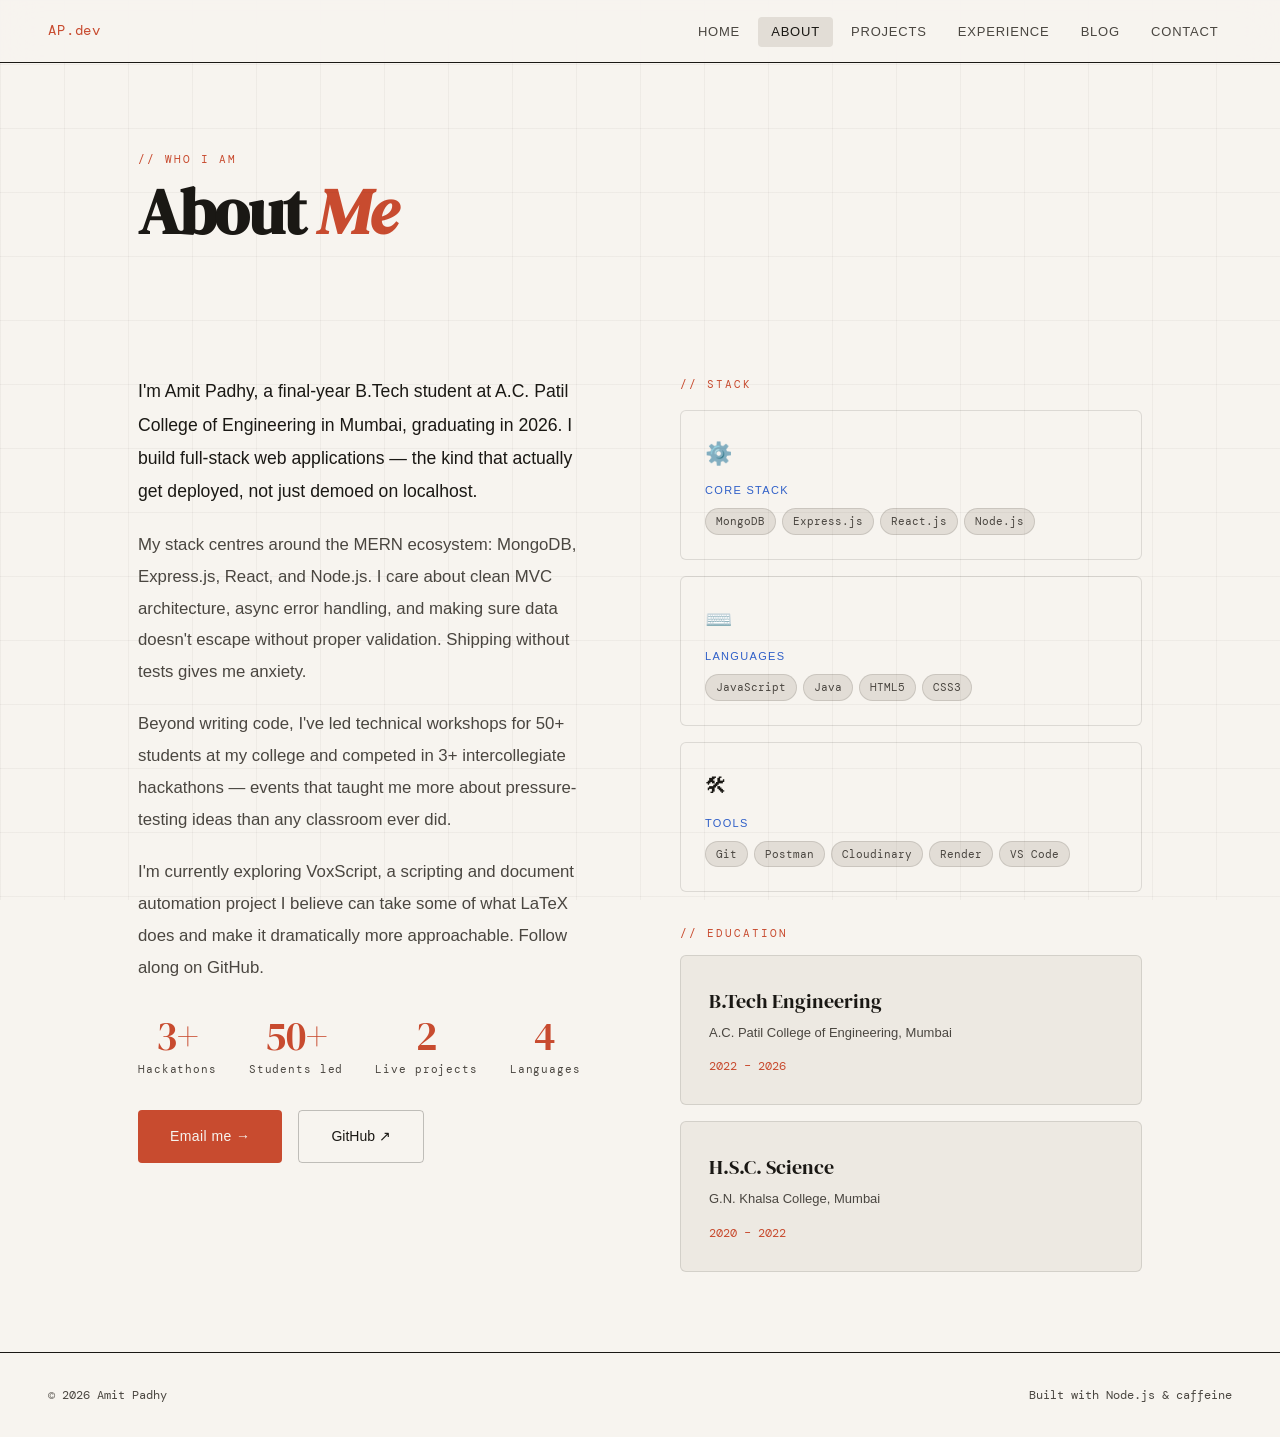
==== about/index.html @ 4fd9486f "Moved site files to root directory" ====
<!DOCTYPE html>
<html lang="en">
<head>
<meta charset="UTF-8">
<meta name="viewport" content="width=device-width, initial-scale=1.0">
<title>About — Amit Padhy</title>
<link rel="preconnect" href="https://fonts.googleapis.com">
<link rel="preconnect" href="https://fonts.gstatic.com" crossorigin>
<link href="https://fonts.googleapis.com/css2?family=DM+Serif+Display:ital@0;1&family=DM+Mono:wght@400;500&family=Outfit:wght@300;400;500;600&display=swap" rel="stylesheet">
<link rel="stylesheet" href="../css/style.css">
</head>
<body>

<!-- NAV -->
<nav>
  <a href="../index.html" class="nav-logo">AP.dev</a>
  <ul class="nav-links">
    <li><a href="../index.html">Home</a></li>
    <li><a href="../about/index.html" class="active">About</a></li>
    <li><a href="../projects/index.html">Projects</a></li>
    <li><a href="../experience/index.html">Experience</a></li>
    <li><a href="../blog/index.html">Blog</a></li>
    <li><a href="../index.html#contact">Contact</a></li>
  </ul>
  <button class="nav-toggle" aria-label="Toggle menu">
    <span></span><span></span><span></span>
  </button>
</nav>

<div class="page">
<div class="hero-grid-bg"></div>

<!-- PAGE HEADER -->
<div class="page-hero">
  <span class="label">// who I am</span>
  <h1 style="font-size: clamp(2.4rem,5vw,4rem);">About <em>Me</em></h1>
</div>

<!-- ABOUT GRID -->
<div class="about-grid">
  <div class="about-bio">
    <p>
      I'm Amit Padhy, a final-year B.Tech student at A.C. Patil College of Engineering in Mumbai,
      graduating in 2026. I build full-stack web applications — the kind that actually get deployed,
      not just demoed on localhost.
    </p>
    <p>
      My stack centres around the MERN ecosystem: MongoDB, Express.js, React, and Node.js. I care
      about clean MVC architecture, async error handling, and making sure data doesn't escape without
      proper validation. Shipping without tests gives me anxiety.
    </p>
    <p>
      Beyond writing code, I've led technical workshops for 50+ students at my college and competed
      in 3+ intercollegiate hackathons — events that taught me more about pressure-testing ideas than
      any classroom ever did.
    </p>
    <p>
      I'm currently exploring VoxScript, a scripting and document automation project I believe can
      take some of what LaTeX does and make it dramatically more approachable. Follow along on GitHub.
    </p>

    <div class="stat-row">
      <div class="stat">
        <div class="stat-num">3+</div>
        <div class="stat-label">Hackathons</div>
      </div>
      <div class="stat">
        <div class="stat-num">50+</div>
        <div class="stat-label">Students led</div>
      </div>
      <div class="stat">
        <div class="stat-num">2</div>
        <div class="stat-label">Live projects</div>
      </div>
      <div class="stat">
        <div class="stat-num">4</div>
        <div class="stat-label">Languages</div>
      </div>
    </div>

    <div style="display:flex; gap:1rem; flex-wrap:wrap; margin-top:1.5rem;">
      <a href="mailto:amitpadhy604@gmail.com" class="btn-primary">Email me →</a>
      <a href="https://github.com/amitpadhyart" target="_blank" rel="noopener" class="btn-ghost">GitHub ↗</a>
    </div>
  </div>

  <!-- Sidebar: condensed skills -->
  <div class="about-sidebar">
    <p class="label" style="margin-bottom:1rem;">// stack</p>
    <div class="skill-card">
      <div class="skill-card-icon">⚙️</div>
      <h3>Core Stack</h3>
      <div class="skill-tags">
        <span class="tag">MongoDB</span>
        <span class="tag">Express.js</span>
        <span class="tag">React.js</span>
        <span class="tag">Node.js</span>
      </div>
    </div>
    <div class="skill-card" style="margin-top:1rem;">
      <div class="skill-card-icon">⌨️</div>
      <h3>Languages</h3>
      <div class="skill-tags">
        <span class="tag">JavaScript</span>
        <span class="tag">Java</span>
        <span class="tag">HTML5</span>
        <span class="tag">CSS3</span>
      </div>
    </div>
    <div class="skill-card" style="margin-top:1rem;">
      <div class="skill-card-icon">🛠</div>
      <h3>Tools</h3>
      <div class="skill-tags">
        <span class="tag">Git</span>
        <span class="tag">Postman</span>
        <span class="tag">Cloudinary</span>
        <span class="tag">Render</span>
        <span class="tag">VS Code</span>
      </div>
    </div>

    <p class="label" style="margin-top:2rem; margin-bottom:0.75rem;">// education</p>
    <div class="edu-card">
      <div class="edu-degree">B.Tech Engineering</div>
      <div class="edu-school">A.C. Patil College of Engineering, Mumbai</div>
      <div class="edu-year">2022 – 2026</div>
    </div>
    <div class="edu-card" style="margin-top:1rem;">
      <div class="edu-degree">H.S.C. Science</div>
      <div class="edu-school">G.N. Khalsa College, Mumbai</div>
      <div class="edu-year">2020 – 2022</div>
    </div>
  </div>
</div>

</div><!-- .page -->

<footer>
  <p>© 2026 Amit Padhy</p>
  <p>Built with Node.js &amp; caffeine</p>
</footer>

<script src="../js/main.js"></script>
</body>
</html>
---- css/style.css ----
*, *::before, *::after { box-sizing: border-box; margin: 0; padding: 0; }

  :root {
    --bg:        #f7f4ef;
    --surface:   #ede9e2;
    --surface2:  #e2ddd6;
    --surface3:  #d4cfc8;
    --border:    rgba(26,24,20,0.12);
    --accent:    #c84b2f;
    --accent2:   #2f5fc8;
    --accent3:   #2a8a5a;
    --text:      #1a1814;
    --muted:     #4a4640;
    --faint:     #8a847e;

    --serif: 'DM Serif Display', Georgia, serif;
    --sans:  'DM Sans', sans-serif;
    --mono:  'DM Mono', monospace;

    --r-sm:  4px;
    --r-md:  6px;
    --r-lg:  8px;

    --transition: 0.22s ease;
  }

  html { scroll-behavior: smooth; }

  body {
    background: var(--bg);
    color: var(--text);
    font-family: var(--sans);
    font-size: 16px;
    line-height: 1.7;
    overflow-x: hidden;
    min-height: 100vh;
  }

  img { display: block; max-width: 100%; }
  a { color: inherit; text-decoration: none; }

  /* ── TYPOGRAPHY ── */
  h1, h2, h3, h4 { font-family: var(--serif); line-height: 1.1; letter-spacing: -0.02em; }
  h1 { font-size: clamp(3rem, 6vw, 5.5rem); }
  h2 { font-size: clamp(1.9rem, 3.5vw, 2.9rem); }
  h3 { font-size: 1.45rem; }

  .label {
    font-family: var(--mono);
    font-size: 11px;
    letter-spacing: 0.18em;
    color: var(--accent);
    text-transform: uppercase;
    margin-bottom: 0.5rem;
  }

  /* ── NAV ── */
  nav {
    position: fixed;
    top: 0; left: 0; right: 0;
    z-index: 200;
    display: flex;
    align-items: center;
    justify-content: space-between;
    padding: 1.1rem 3rem;
    background: rgba(247,244,239,0.92);
    backdrop-filter: blur(18px);
    -webkit-backdrop-filter: blur(18px);
    border-bottom: 1.5px solid var(--text);
    transition: background var(--transition);
  }

  .nav-logo {
    font-family: var(--mono);
    font-size: 14px;
    color: var(--accent);
    letter-spacing: 0.06em;
    transition: opacity var(--transition);
  }
  .nav-logo:hover { opacity: 0.65; }

  .nav-links {
    display: flex;
    align-items: center;
    gap: 0.25rem;
    list-style: none;
  }

  .nav-links a {
    font-size: 13px;
    font-weight: 500;
    letter-spacing: 0.06em;
    color: var(--muted);
    text-transform: uppercase;
    padding: 0.45rem 0.85rem;
    border-radius: var(--r-sm);
    transition: color var(--transition), background var(--transition);
  }
  .nav-links a:hover,
  .nav-links a.active {
    color: var(--text);
    background: var(--surface2);
  }

  /* Hamburger */
  .nav-toggle {
    display: none;
    flex-direction: column;
    gap: 5px;
    cursor: pointer;
    padding: 6px;
    background: none;
    border: none;
  }
  .nav-toggle span {
    display: block;
    width: 22px;
    height: 2px;
    background: var(--muted);
    border-radius: 2px;
    transition: transform 0.3s, opacity 0.3s, background var(--transition);
  }
  .nav-toggle:hover span { background: var(--text); }
  .nav-toggle.open span:nth-child(1) { transform: translateY(7px) rotate(45deg); }
  .nav-toggle.open span:nth-child(2) { opacity: 0; }
  .nav-toggle.open span:nth-child(3) { transform: translateY(-7px) rotate(-45deg); }

  /* ── PAGE WRAPPER ── */
  .page { padding-top: 70px; }

  /* ── SECTION BASE ── */
  section { padding: 6rem 3rem; }
  .section-inner { max-width: 1100px; margin: 0 auto; }

  /* ── HERO ── */
  #hero {
    min-height: calc(100vh - 70px);
    display: grid;
    grid-template-columns: 1fr 1fr;
    align-items: center;
    gap: 4rem;
    padding: 4rem 3rem;
    max-width: 1200px;
    margin: 0 auto;
    position: relative;
  }

  .hero-grid-bg {
    position: fixed;
    inset: 0;
    background-image:
      linear-gradient(rgba(26,24,20,0.04) 1px, transparent 1px),
      linear-gradient(90deg, rgba(26,24,20,0.04) 1px, transparent 1px);
    background-size: 64px 64px;
    pointer-events: none;
    z-index: 0;
  }

  .hero-glow {
    position: absolute;
    top: -200px; right: -100px;
    width: 700px; height: 700px;
    background: radial-gradient(circle, rgba(200,75,47,0.05) 0%, transparent 65%);
    pointer-events: none;
  }

  .hero-left { position: relative; z-index: 1; }

  .hero-tag {
    display: inline-flex;
    align-items: center;
    gap: 8px;
    font-family: var(--mono);
    font-size: 12px;
    color: var(--accent);
    letter-spacing: 0.1em;
    margin-bottom: 1.75rem;
    padding: 6px 16px;
    border: 1px solid rgba(200,75,47,0.4);
    border-radius: 100px;
  }
  .hero-tag::before {
    content: '';
    width: 6px; height: 6px;
    border-radius: 50%;
    background: var(--accent);
    animation: pulse 2s infinite;
  }
  @keyframes pulse { 0%,100%{opacity:1} 50%{opacity:0.25} }

  h1 em { font-style: italic; color: var(--accent); }

  .hero-desc {
    font-size: 1.07rem;
    color: var(--muted);
    max-width: 480px;
    margin: 1.5rem 0 2.5rem;
    line-height: 1.85;
  }

  .hero-cta { display: flex; gap: 1rem; flex-wrap: wrap; }

  /* ── TERMINAL CARD ── */
  .terminal-card {
    width: 100%;
    max-width: 440px;
    background: var(--surface);
    border: 1px solid var(--border);
    border-radius: var(--r-lg);
    overflow: hidden;
    font-family: var(--mono);
    position: relative;
    z-index: 1;
  }
  .terminal-bar {
    display: flex;
    align-items: center;
    gap: 7px;
    padding: 11px 14px;
    background: var(--surface2);
    border-bottom: 1px solid var(--border);
  }
  .dot { width: 10px; height: 10px; border-radius: 50%; }
  .dot-r { background: #ff5f57; }
  .dot-y { background: #febc2e; }
  .dot-g { background: #28c840; }
  .terminal-title {
    font-size: 12px;
    color: var(--muted);
    margin: 0 auto;
    transform: translateX(-16px);
  }
  .terminal-body { padding: 1.5rem; font-size: 13px; line-height: 2.1; }
  .t-comment { color: var(--faint); }
  .t-key { color: var(--accent2); }
  .t-str { color: var(--accent); }
  .t-num { color: #b97d10; }
  .t-bool { color: var(--accent3); }
  .t-bracket { color: var(--muted); }
  .t-cursor {
    display: inline-block;
    width: 8px; height: 14px;
    background: var(--accent);
    vertical-align: middle;
    animation: blink 1.2s step-end infinite;
  }
  @keyframes blink { 0%,100%{opacity:1} 50%{opacity:0} }

  /* ── BUTTONS ── */
  .btn-primary {
    display: inline-flex;
    align-items: center;
    gap: 8px;
    padding: 0.85rem 2rem;
    background: var(--accent);
    color: #f7f4ef;
    font-family: var(--sans);
    font-size: 14px;
    font-weight: 500;
    letter-spacing: 0.03em;
    border-radius: var(--r-sm);
    border: none;
    cursor: pointer;
    transition: opacity var(--transition), transform var(--transition), box-shadow var(--transition);
  }
  .btn-primary:hover {
    opacity: 0.85;
    transform: translateY(-2px);
    box-shadow: 0 8px 24px rgba(200,75,47,0.22);
  }

  .btn-ghost {
    display: inline-flex;
    align-items: center;
    gap: 8px;
    padding: 0.85rem 2rem;
    background: transparent;
    color: var(--text);
    font-family: var(--sans);
    font-size: 14px;
    font-weight: 500;
    border-radius: var(--r-sm);
    border: 1px solid rgba(26,24,20,0.25);
    cursor: pointer;
    transition: border-color var(--transition), transform var(--transition), background var(--transition);
  }
  .btn-ghost:hover {
    border-color: rgba(26,24,20,0.4);
    background: var(--surface2);
    transform: translateY(-2px);
  }

  .btn-accent2 {
    display: inline-flex;
    align-items: center;
    gap: 8px;
    padding: 0.75rem 1.5rem;
    background: rgba(47,95,200,0.08);
    color: var(--accent2);
    font-size: 13px;
    font-weight: 500;
    border-radius: var(--r-sm);
    border: 1px solid rgba(47,95,200,0.25);
    cursor: pointer;
    transition: background var(--transition), transform var(--transition), box-shadow var(--transition);
  }
  .btn-accent2:hover {
    background: rgba(47,95,200,0.15);
    transform: translateY(-2px);
    box-shadow: 0 6px 18px rgba(47,95,200,0.12);
  }

  /* ── SKILLS SECTION ── */
  #skills { background: var(--surface); }
  .skills-grid {
    display: grid;
    grid-template-columns: repeat(auto-fit, minmax(220px, 1fr));
    gap: 1.25rem;
    margin-top: 3rem;
  }
  .skill-card {
    background: var(--bg);
    border: 1px solid var(--border);
    border-radius: var(--r-md);
    padding: 1.5rem;
    transition: border-color var(--transition), transform var(--transition);
  }
  .skill-card:hover { border-color: rgba(200,75,47,0.3); transform: translateY(-3px); }
  .skill-card-icon { font-size: 22px; margin-bottom: 0.75rem; }
  .skill-card h3 {
    font-family: var(--sans);
    font-size: 11px;
    font-weight: 500;
    letter-spacing: 0.12em;
    text-transform: uppercase;
    color: var(--accent2);
    margin-bottom: 0.75rem;
  }
  .skill-tags { display: flex; flex-wrap: wrap; gap: 6px; }
  .tag {
    font-family: var(--mono);
    font-size: 11px;
    padding: 3px 10px;
    background: var(--surface2);
    border: 1px solid var(--border);
    border-radius: 100px;
    color: var(--muted);
  }

  /* ── PROJECTS ── */
  .project-card {
    background: var(--surface);
    border: 1px solid var(--border);
    border-radius: var(--r-lg);
    padding: 2.25rem;
    margin-bottom: 1.5rem;
    display: grid;
    grid-template-columns: 1fr auto;
    gap: 2rem;
    align-items: start;
    transition: border-color var(--transition);
  }
  .project-card:hover { border-color: rgba(200,75,47,0.28); }
  .project-card.featured {
    background: linear-gradient(135deg, var(--surface) 0%, rgba(200,75,47,0.04) 100%);
  }
  .project-card.secondary {
    background: linear-gradient(135deg, var(--surface) 0%, rgba(47,95,200,0.04) 100%);
  }

  .project-name { font-size: 1.6rem; margin-bottom: 0.5rem; color: var(--text); }
  .project-stack { display: flex; flex-wrap: wrap; gap: 6px; margin-bottom: 1.25rem; }
  .stack-tag {
    font-family: var(--mono);
    font-size: 11px;
    padding: 3px 10px;
    background: rgba(200,75,47,0.07);
    border: 1px solid rgba(200,75,47,0.22);
    border-radius: 100px;
    color: var(--accent);
  }
  .project-bullets { list-style: none; display: flex; flex-direction: column; gap: 0.6rem; }
  .project-bullets li {
    font-size: 14px;
    color: var(--muted);
    padding-left: 1.25rem;
    position: relative;
    line-height: 1.65;
  }
  .project-bullets li::before {
    content: '→';
    position: absolute;
    left: 0;
    color: var(--accent2);
    font-size: 12px;
    top: 2px;
  }
  .project-links { display: flex; flex-direction: column; gap: 10px; align-items: flex-end; }
  .icon-link {
    display: inline-flex;
    align-items: center;
    gap: 6px;
    font-family: var(--mono);
    font-size: 12px;
    color: var(--muted);
    padding: 8px 14px;
    border: 1px solid var(--border);
    border-radius: var(--r-sm);
    white-space: nowrap;
    transition: color var(--transition), border-color var(--transition), background var(--transition);
  }
  .icon-link:hover { color: var(--text); border-color: rgba(26,24,20,0.3); background: var(--surface2); }

  /* ── TIMELINE / EXPERIENCE ── */
  .timeline { position: relative; padding-left: 2rem; }
  .timeline::before {
    content: '';
    position: absolute;
    left: 0; top: 0; bottom: 0;
    width: 1px;
    background: linear-gradient(to bottom, var(--accent), transparent);
  }
  .timeline-item {
    position: relative;
    margin-bottom: 3rem;
    padding-bottom: 3rem;
    border-bottom: 1px solid var(--border);
  }
  .timeline-item:last-child { border-bottom: none; margin-bottom: 0; padding-bottom: 0; }
  .timeline-dot {
    position: absolute;
    left: -2.4rem; top: 0.35rem;
    width: 10px; height: 10px;
    border-radius: 50%;
    background: var(--accent);
    border: 2px solid var(--bg);
    box-shadow: 0 0 8px rgba(200,75,47,0.35);
  }
  .timeline-meta {
    display: flex;
    align-items: baseline;
    justify-content: space-between;
    margin-bottom: 0.25rem;
    flex-wrap: wrap;
    gap: 0.5rem;
  }
  .timeline-role { font-size: 1.05rem; font-weight: 500; color: var(--text); }
  .timeline-date { font-family: var(--mono); font-size: 12px; color: var(--accent2); }
  .timeline-org { font-size: 13px; color: var(--muted); margin-bottom: 1rem; font-style: italic; }
  .timeline-bullets { list-style: none; display: flex; flex-direction: column; gap: 0.5rem; }
  .timeline-bullets li {
    font-size: 14px;
    color: var(--muted);
    padding-left: 1.25rem;
    position: relative;
    line-height: 1.65;
  }
  .timeline-bullets li::before {
    content: '·';
    position: absolute;
    left: 0;
    color: var(--accent);
    font-size: 20px;
    line-height: 1.1;
  }

  /* ── EDUCATION ── */
  .edu-grid {
    display: grid;
    grid-template-columns: 1fr 1fr;
    gap: 1.5rem;
    margin-top: 3rem;
  }
  .edu-card {
    background: var(--surface);
    border: 1px solid var(--border);
    border-radius: var(--r-md);
    padding: 1.75rem;
    transition: border-color var(--transition), transform var(--transition);
  }
  .edu-card:hover { border-color: rgba(200,75,47,0.3); transform: translateY(-2px); }
  .edu-degree { font-family: var(--serif); font-size: 1.25rem; margin-bottom: 0.25rem; }
  .edu-school { font-size: 13px; color: var(--muted); margin-bottom: 0.75rem; }
  .edu-year { font-family: var(--mono); font-size: 12px; color: var(--accent); }

  /* ── CONTACT ── */
  #contact { background: var(--surface); text-align: center; }
  .contact-desc {
    font-size: 1.07rem;
    color: var(--muted);
    max-width: 500px;
    margin: 0 auto 2.5rem;
    line-height: 1.85;
  }
  .contact-links {
    display: flex;
    justify-content: center;
    gap: 1rem;
    flex-wrap: wrap;
    margin-bottom: 2.5rem;
  }
  .contact-chip {
    display: inline-flex;
    align-items: center;
    gap: 8px;
    padding: 0.75rem 1.5rem;
    background: var(--bg);
    border: 1px solid var(--border);
    border-radius: var(--r-md);
    color: var(--text);
    font-size: 14px;
    transition: border-color var(--transition), transform var(--transition), background var(--transition);
  }
  .contact-chip:hover {
    border-color: rgba(200,75,47,0.35);
    background: var(--surface2);
    transform: translateY(-2px);
  }
  .contact-chip span { color: var(--accent); font-family: var(--mono); font-size: 13px; }
  .langs { display: flex; justify-content: center; gap: 1rem; flex-wrap: wrap; }
  .lang-badge {
    font-family: var(--mono);
    font-size: 12px;
    padding: 5px 14px;
    border: 1px solid rgba(47,95,200,0.25);
    border-radius: 100px;
    color: var(--accent2);
    background: rgba(47,95,200,0.05);
  }

  /* ── FOOTER ── */
  footer {
    background: var(--bg);
    border-top: 1.5px solid var(--text);
    padding: 2rem 3rem;
    display: flex;
    align-items: center;
    justify-content: space-between;
    flex-wrap: wrap;
    gap: 0.75rem;
  }
  footer p { font-family: var(--mono); font-size: 12px; color: var(--muted); }

  /* ── BLOG PAGE ── */
  .page-hero {
    padding: 5rem 3rem 3rem;
    max-width: 1100px;
    margin: 0 auto;
  }
  .page-hero .label { display: block; }

  .blog-grid {
    display: grid;
    grid-template-columns: repeat(auto-fill, minmax(320px, 1fr));
    gap: 2rem;
    margin-top: 3rem;
  }
  .blog-card {
    background: var(--surface);
    border: 1px solid var(--border);
    border-radius: var(--r-lg);
    overflow: hidden;
    display: flex;
    flex-direction: column;
    transition: border-color var(--transition), transform var(--transition), box-shadow var(--transition);
  }
  .blog-card:hover {
    border-color: rgba(200,75,47,0.3);
    transform: translateY(-4px);
    box-shadow: 0 12px 40px rgba(26,24,20,0.1);
  }
  .blog-thumb {
    width: 100%;
    aspect-ratio: 16/9;
    object-fit: cover;
    background: var(--surface2);
  }
  .blog-thumb-placeholder {
    width: 100%;
    aspect-ratio: 16/9;
    background: var(--surface2);
    display: flex;
    align-items: center;
    justify-content: center;
    font-size: 2.5rem;
    position: relative;
    overflow: hidden;
  }
  .blog-thumb-placeholder::after {
    content: '';
    position: absolute;
    inset: 0;
    background: linear-gradient(135deg, rgba(200,75,47,0.05) 0%, rgba(47,95,200,0.05) 100%);
  }
  .blog-card-body {
    padding: 1.5rem;
    display: flex;
    flex-direction: column;
    flex: 1;
    gap: 0.75rem;
  }
  .blog-card-meta {
    display: flex;
    align-items: center;
    gap: 0.75rem;
    font-family: var(--mono);
    font-size: 11px;
    color: var(--muted);
  }
  .blog-card-meta .dot-sep { width: 3px; height: 3px; border-radius: 50%; background: var(--surface3); }
  .blog-card-cat {
    font-family: var(--mono);
    font-size: 10px;
    padding: 2px 8px;
    border-radius: 100px;
    letter-spacing: 0.1em;
    text-transform: uppercase;
  }
  .cat-dev    { background: rgba(200,75,47,0.09);  color: var(--accent);  border: 1px solid rgba(200,75,47,0.22); }
  .cat-career { background: rgba(47,95,200,0.09);  color: var(--accent2); border: 1px solid rgba(47,95,200,0.22); }
  .cat-tools  { background: rgba(42,138,90,0.09);  color: var(--accent3); border: 1px solid rgba(42,138,90,0.22); }
  .blog-card h3 { font-family: var(--serif); font-size: 1.25rem; color: var(--text); line-height: 1.25; }
  .blog-card p { font-size: 14px; color: var(--muted); line-height: 1.75; flex: 1; }
  .blog-card .btn-accent2 { align-self: flex-start; margin-top: auto; }

  /* ── ABOUT PAGE ── */
  .about-grid {
    display: grid;
    grid-template-columns: 1fr 1fr;
    gap: 5rem;
    align-items: start;
    padding: 5rem 3rem;
    max-width: 1100px;
    margin: 0 auto;
  }
  .about-bio p { font-size: 1.05rem; color: var(--muted); line-height: 1.9; margin-bottom: 1.25rem; }
  .about-bio p:first-of-type { color: var(--text); font-size: 1.1rem; }
  .about-sidebar .skill-card + .skill-card { margin-top: 1rem; }

  .stat-row { display: flex; gap: 2rem; margin: 2rem 0; flex-wrap: wrap; }
  .stat { text-align: center; }
  .stat-num { font-family: var(--serif); font-size: 2.5rem; color: var(--accent); line-height: 1; }
  .stat-label { font-family: var(--mono); font-size: 11px; color: var(--muted); letter-spacing: 0.08em; margin-top: 4px; }

  /* ── GENERIC PAGE SECTION ── */
  .content-section {
    padding: 4rem 3rem;
    max-width: 1100px;
    margin: 0 auto;
  }
  .divider { border: none; border-top: 1px solid var(--border); margin: 3rem 0; }

  /* ── MOBILE ── */
  @media (max-width: 900px) {
    nav { padding: 1rem 1.5rem; }
    .nav-links { display: none; flex-direction: column; position: fixed; top: 60px; left: 0; right: 0; background: rgba(247,244,239,0.97); padding: 1.5rem; gap: 0.5rem; border-bottom: 1px solid var(--border); }
    .nav-links.open { display: flex; }
    .nav-toggle { display: flex; }
    #hero { grid-template-columns: 1fr; padding: 3rem 1.5rem; min-height: unset; }
    #hero .hero-right { display: none; }
    section { padding: 4rem 1.5rem; }
    .content-section { padding: 3rem 1.5rem; }
    .page-hero { padding: 3rem 1.5rem 2rem; }
    .blog-grid { grid-template-columns: 1fr; }
    .edu-grid { grid-template-columns: 1fr; }
    .project-card { grid-template-columns: 1fr; }
    .project-links { flex-direction: row; align-items: flex-start; }
    .about-grid { grid-template-columns: 1fr; gap: 3rem; padding: 3rem 1.5rem; }
    footer { flex-direction: column; text-align: center; padding: 1.5rem; }
  }
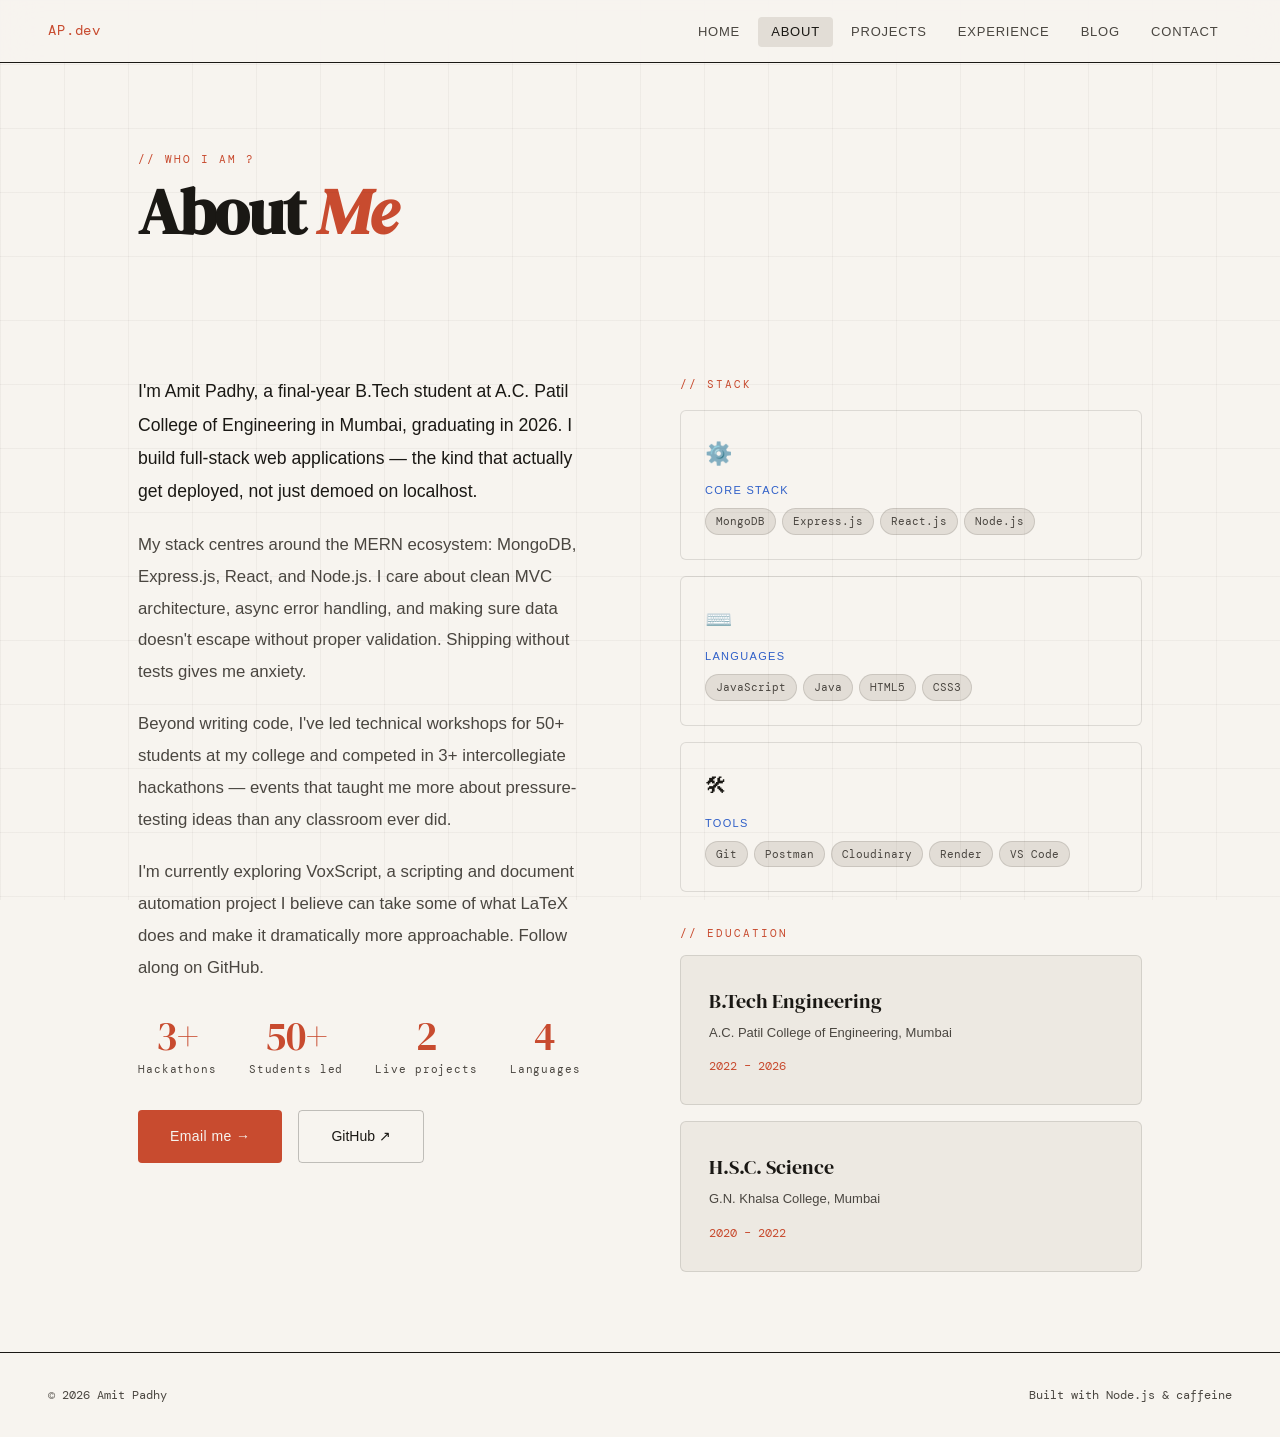
==== commit 61e94239: "dv" ====
--- a/about/index.html
+++ b/about/index.html
@@ -32,7 +32,7 @@
 
 <!-- PAGE HEADER -->
 <div class="page-hero">
-  <span class="label">// who I am</span>
+  <span class="label">// who I am ?</span>
   <h1 style="font-size: clamp(2.4rem,5vw,4rem);">About <em>Me</em></h1>
 </div>
 
